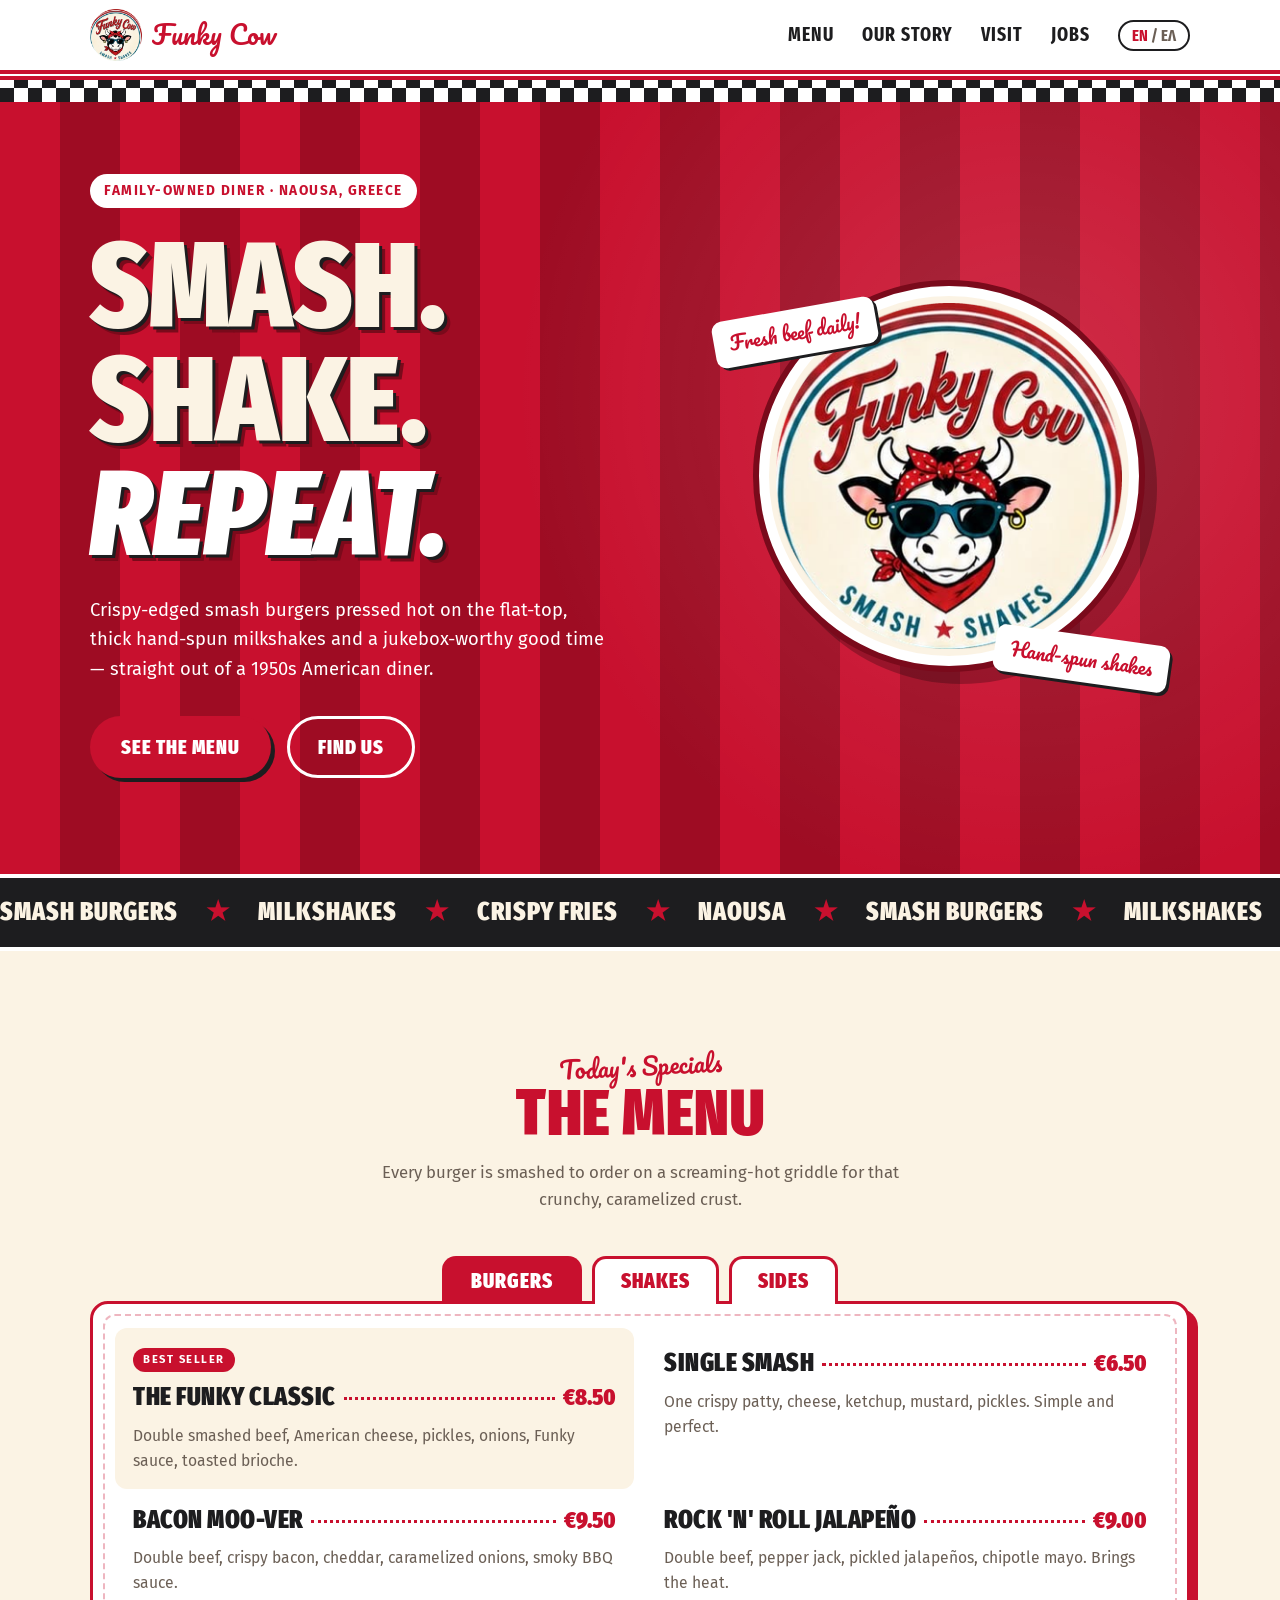
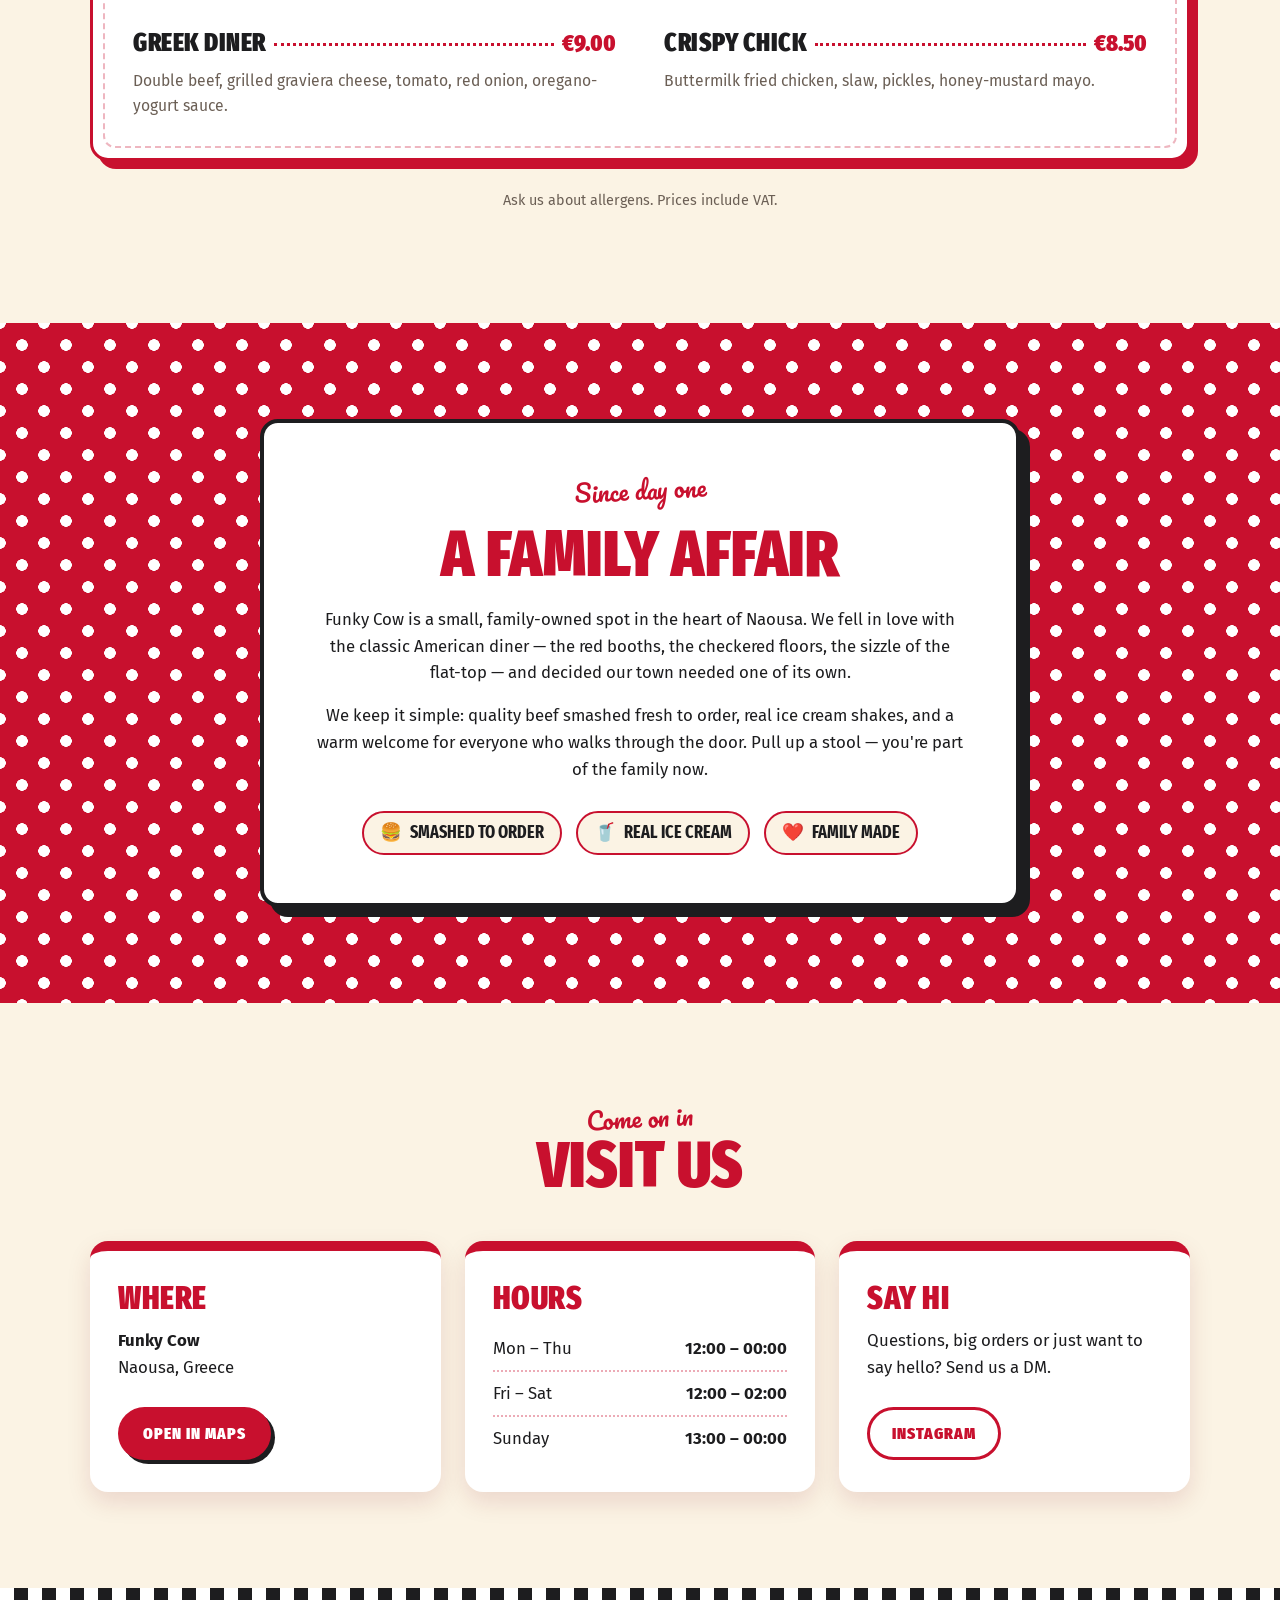
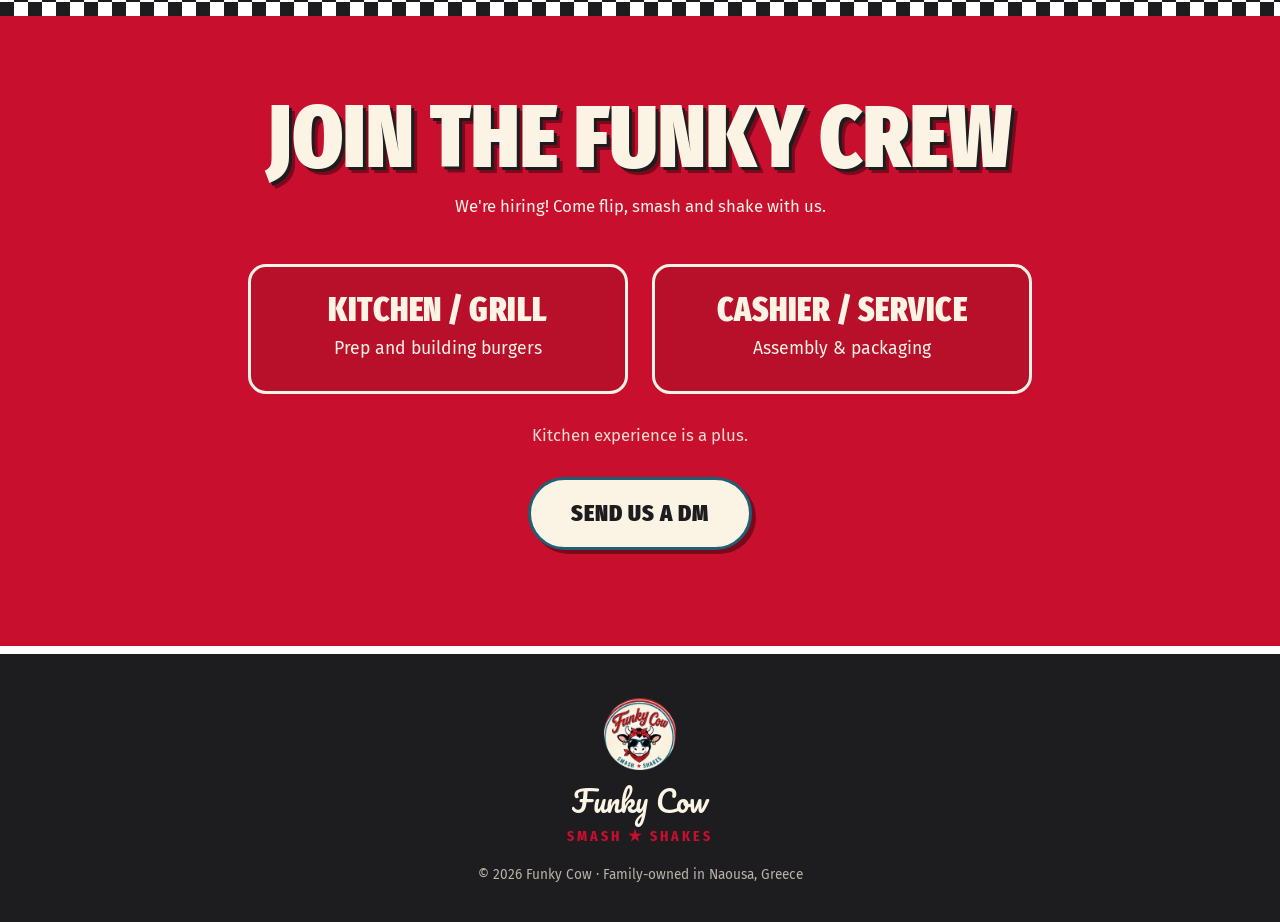
==== index.html @ 148dd967 "Add Funky Cow diner website Static site with American diner theme (red/white), menu tabs, family sto" ====
<!doctype html>
<html lang="en">
<head>
  <meta charset="utf-8">
  <meta name="viewport" content="width=device-width, initial-scale=1">
  <title>Funky Cow · Smash & Shakes · Naousa</title>
  <meta name="description" content="Funky Cow — a family-owned American diner in Naousa, Greece. Smash burgers, thick milkshakes and crispy fries.">
  <meta name="theme-color" content="#c8102e">
  <link rel="icon" type="image/png" href="assets/logo.png">
  <link rel="preconnect" href="https://fonts.googleapis.com">
  <link rel="preconnect" href="https://fonts.gstatic.com" crossorigin>
  <link href="https://fonts.googleapis.com/css2?family=Fira+Sans+Extra+Condensed:ital,wght@0,700;0,900;1,900&family=Fira+Sans:wght@400;500;700&family=Pacifico&display=swap" rel="stylesheet">
  <link rel="stylesheet" href="styles.css">
</head>
<body>

  <!-- ============ HEADER ============ -->
  <header class="site-header" id="top">
    <div class="container header-inner">
      <a href="#top" class="brand" aria-label="Funky Cow home">
        <img src="assets/logo.png" alt="" width="52" height="52">
        <span class="brand-name">Funky Cow</span>
      </a>

      <button class="nav-toggle" aria-expanded="false" aria-controls="site-nav" aria-label="Menu">
        <span></span><span></span><span></span>
      </button>

      <nav class="site-nav" id="site-nav">
        <a href="#menu" data-i18n="nav.menu">Menu</a>
        <a href="#story" data-i18n="nav.story">Our Story</a>
        <a href="#visit" data-i18n="nav.visit">Visit</a>
        <a href="#jobs" data-i18n="nav.jobs">Jobs</a>
        <button class="lang-toggle" type="button" aria-label="Switch language">
          <span data-lang="en">EN</span> / <span data-lang="el">ΕΛ</span>
        </button>
      </nav>
    </div>
  </header>

  <main>
    <!-- ============ HERO ============ -->
    <section class="hero">
      <div class="checker checker-top" aria-hidden="true"></div>
      <div class="container hero-inner">
        <div class="hero-copy">
          <p class="eyebrow" data-i18n="hero.eyebrow">Family-owned diner · Naousa, Greece</p>
          <h1 class="hero-title">
            <span data-i18n="hero.l1">Smash.</span>
            <span data-i18n="hero.l2">Shake.</span>
            <span class="accent" data-i18n="hero.l3">Repeat.</span>
          </h1>
          <p class="hero-lead" data-i18n="hero.lead">
            Crispy-edged smash burgers pressed hot on the flat-top, thick hand-spun milkshakes
            and a jukebox-worthy good time — straight out of a 1950s American diner.
          </p>
          <div class="hero-actions">
            <a href="#menu" class="btn btn-primary" data-i18n="hero.cta1">See the Menu</a>
            <a href="#visit" class="btn btn-ghost" data-i18n="hero.cta2">Find Us</a>
          </div>
        </div>
        <div class="hero-badge">
          <div class="badge-ring">
            <img src="assets/logo.png" alt="Funky Cow logo — a cow in sunglasses and a red polka-dot bandana" width="360" height="360">
          </div>
          <span class="sticker sticker-1" data-i18n="hero.sticker1">Fresh beef daily!</span>
          <span class="sticker sticker-2" data-i18n="hero.sticker2">Hand-spun shakes</span>
        </div>
      </div>
    </section>

    <!-- ============ MARQUEE ============ -->
    <div class="marquee" aria-hidden="true">
      <div class="marquee-track">
        <span>Smash Burgers</span><span>★</span><span>Milkshakes</span><span>★</span><span>Crispy Fries</span><span>★</span><span>Naousa</span><span>★</span>
        <span>Smash Burgers</span><span>★</span><span>Milkshakes</span><span>★</span><span>Crispy Fries</span><span>★</span><span>Naousa</span><span>★</span>
      </div>
    </div>

    <!-- ============ MENU ============ -->
    <section class="section menu" id="menu">
      <div class="container">
        <header class="section-head">
          <p class="script">Today's Specials</p>
          <h2 data-i18n="menu.title">The Menu</h2>
          <p class="section-sub" data-i18n="menu.sub">Every burger is smashed to order on a screaming-hot griddle for that crunchy, caramelized crust.</p>
        </header>

        <div class="tabs" role="tablist" aria-label="Menu categories">
          <button role="tab" aria-selected="true" aria-controls="tab-burgers" id="t-burgers" data-i18n="menu.tab1">Burgers</button>
          <button role="tab" aria-selected="false" aria-controls="tab-shakes" id="t-shakes" tabindex="-1" data-i18n="menu.tab2">Shakes</button>
          <button role="tab" aria-selected="false" aria-controls="tab-sides" id="t-sides" tabindex="-1" data-i18n="menu.tab3">Sides</button>
        </div>

        <div class="menu-board">
          <!-- Burgers -->
          <div class="menu-panel" id="tab-burgers" role="tabpanel" aria-labelledby="t-burgers">
            <article class="menu-item featured">
              <span class="tag" data-i18n="menu.best">Best seller</span>
              <div class="item-head"><h3>The Funky Classic</h3><span class="dots"></span><span class="price">€8.50</span></div>
              <p data-i18n="menu.b1">Double smashed beef, American cheese, pickles, onions, Funky sauce, toasted brioche.</p>
            </article>
            <article class="menu-item">
              <div class="item-head"><h3>Single Smash</h3><span class="dots"></span><span class="price">€6.50</span></div>
              <p data-i18n="menu.b2">One crispy patty, cheese, ketchup, mustard, pickles. Simple and perfect.</p>
            </article>
            <article class="menu-item">
              <div class="item-head"><h3>Bacon Moo-ver</h3><span class="dots"></span><span class="price">€9.50</span></div>
              <p data-i18n="menu.b3">Double beef, crispy bacon, cheddar, caramelized onions, smoky BBQ sauce.</p>
            </article>
            <article class="menu-item">
              <div class="item-head"><h3>Rock 'n' Roll Jalapeño</h3><span class="dots"></span><span class="price">€9.00</span></div>
              <p data-i18n="menu.b4">Double beef, pepper jack, pickled jalapeños, chipotle mayo. Brings the heat.</p>
            </article>
            <article class="menu-item">
              <div class="item-head"><h3>Greek Diner</h3><span class="dots"></span><span class="price">€9.00</span></div>
              <p data-i18n="menu.b5">Double beef, grilled graviera cheese, tomato, red onion, oregano-yogurt sauce.</p>
            </article>
            <article class="menu-item">
              <div class="item-head"><h3>Crispy Chick</h3><span class="dots"></span><span class="price">€8.50</span></div>
              <p data-i18n="menu.b6">Buttermilk fried chicken, slaw, pickles, honey-mustard mayo.</p>
            </article>
          </div>

          <!-- Shakes -->
          <div class="menu-panel" id="tab-shakes" role="tabpanel" aria-labelledby="t-shakes" hidden>
            <article class="menu-item featured">
              <span class="tag" data-i18n="menu.fav">Fan favorite</span>
              <div class="item-head"><h3>Strawberry Cow</h3><span class="dots"></span><span class="price">€5.50</span></div>
              <p data-i18n="menu.s1">Real strawberries, vanilla ice cream, whipped cream and a cherry on top.</p>
            </article>
            <article class="menu-item">
              <div class="item-head"><h3>Classic Vanilla</h3><span class="dots"></span><span class="price">€5.00</span></div>
              <p data-i18n="menu.s2">Thick, creamy, old-school vanilla bean.</p>
            </article>
            <article class="menu-item">
              <div class="item-head"><h3>Triple Chocolate</h3><span class="dots"></span><span class="price">€5.50</span></div>
              <p data-i18n="menu.s3">Chocolate ice cream, fudge swirl, chocolate chunks.</p>
            </article>
            <article class="menu-item">
              <div class="item-head"><h3>Cookies & Cream</h3><span class="dots"></span><span class="price">€5.50</span></div>
              <p data-i18n="menu.s4">Crushed cookies blended into vanilla, extra crumbs on top.</p>
            </article>
            <article class="menu-item">
              <div class="item-head"><h3>Salted Caramel Pretzel</h3><span class="dots"></span><span class="price">€6.00</span></div>
              <p data-i18n="menu.s5">Caramel ice cream, sea salt, crunchy pretzel pieces.</p>
            </article>
            <article class="menu-item">
              <div class="item-head"><h3>Pistachio Dream</h3><span class="dots"></span><span class="price">€6.00</span></div>
              <p data-i18n="menu.s6">Aegina pistachio cream, vanilla, crushed pistachios.</p>
            </article>
          </div>

          <!-- Sides -->
          <div class="menu-panel" id="tab-sides" role="tabpanel" aria-labelledby="t-sides" hidden>
            <article class="menu-item featured">
              <span class="tag" data-i18n="menu.must">Must try</span>
              <div class="item-head"><h3>Funky Fries</h3><span class="dots"></span><span class="price">€4.50</span></div>
              <p data-i18n="menu.f1">Loaded with cheese sauce, crispy onions and Funky sauce.</p>
            </article>
            <article class="menu-item">
              <div class="item-head"><h3>Classic Fries</h3><span class="dots"></span><span class="price">€3.00</span></div>
              <p data-i18n="menu.f2">Golden, crispy, salted just right.</p>
            </article>
            <article class="menu-item">
              <div class="item-head"><h3>Onion Rings</h3><span class="dots"></span><span class="price">€4.00</span></div>
              <p data-i18n="menu.f3">Beer-battered and served with ranch.</p>
            </article>
            <article class="menu-item">
              <div class="item-head"><h3>Nuggets (6)</h3><span class="dots"></span><span class="price">€4.50</span></div>
              <p data-i18n="menu.f4">Crispy chicken bites with your choice of dip.</p>
            </article>
            <article class="menu-item">
              <div class="item-head"><h3>Soft Drinks</h3><span class="dots"></span><span class="price">€2.00</span></div>
              <p data-i18n="menu.f5">Cola, lemonade, orange soda or water.</p>
            </article>
            <article class="menu-item">
              <div class="item-head"><h3 data-i18n="menu.combo">Make it a Combo</h3><span class="dots"></span><span class="price">+€4.00</span></div>
              <p data-i18n="menu.f6">Add classic fries and a soft drink to any burger.</p>
            </article>
          </div>
        </div>
        <p class="menu-note" data-i18n="menu.note">Ask us about allergens. Prices include VAT.</p>
      </div>
    </section>

    <!-- ============ STORY ============ -->
    <section class="section story" id="story">
      <div class="container story-inner">
        <div class="story-card">
          <p class="script">Since day one</p>
          <h2 data-i18n="story.title">A Family Affair</h2>
          <p data-i18n="story.p1">
            Funky Cow is a small, family-owned spot in the heart of Naousa. We fell in love with
            the classic American diner — the red booths, the checkered floors, the sizzle of the
            flat-top — and decided our town needed one of its own.
          </p>
          <p data-i18n="story.p2">
            We keep it simple: quality beef smashed fresh to order, real ice cream shakes, and a
            warm welcome for everyone who walks through the door. Pull up a stool — you're part
            of the family now.
          </p>
          <ul class="features">
            <li><span class="icon" aria-hidden="true">🍔</span><span data-i18n="story.f1">Smashed to order</span></li>
            <li><span class="icon" aria-hidden="true">🥤</span><span data-i18n="story.f2">Real ice cream</span></li>
            <li><span class="icon" aria-hidden="true">❤️</span><span data-i18n="story.f3">Family made</span></li>
          </ul>
        </div>
      </div>
    </section>

    <!-- ============ VISIT ============ -->
    <section class="section visit" id="visit">
      <div class="container">
        <header class="section-head">
          <p class="script">Come on in</p>
          <h2 data-i18n="visit.title">Visit Us</h2>
        </header>
        <div class="visit-grid">
          <div class="visit-card">
            <h3 data-i18n="visit.where">Where</h3>
            <p><strong>Funky Cow</strong><br><span data-i18n="visit.addr">Naousa, Greece</span></p>
            <a class="btn btn-primary" href="https://www.google.com/maps/search/?api=1&query=Funky+Cow+Naousa+Greece" target="_blank" rel="noopener" data-i18n="visit.map">Open in Maps</a>
          </div>
          <div class="visit-card">
            <h3 data-i18n="visit.hours">Hours</h3>
            <ul class="hours">
              <li><span data-i18n="visit.d1">Mon – Thu</span><span>12:00 – 00:00</span></li>
              <li><span data-i18n="visit.d2">Fri – Sat</span><span>12:00 – 02:00</span></li>
              <li><span data-i18n="visit.d3">Sunday</span><span>13:00 – 00:00</span></li>
            </ul>
          </div>
          <div class="visit-card">
            <h3 data-i18n="visit.say">Say hi</h3>
            <p data-i18n="visit.dm">Questions, big orders or just want to say hello? Send us a DM.</p>
            <a class="btn btn-ghost-dark" href="https://instagram.com/" target="_blank" rel="noopener">Instagram</a>
          </div>
        </div>
      </div>
    </section>

    <!-- ============ JOBS ============ -->
    <section class="section jobs" id="jobs">
      <div class="checker checker-top" aria-hidden="true"></div>
      <div class="container">
        <header class="section-head light">
          <h2 class="jobs-title" data-i18n="jobs.title">Join the Funky Crew</h2>
          <p class="section-sub" data-i18n="jobs.sub">We're hiring! Come flip, smash and shake with us.</p>
        </header>
        <div class="jobs-grid">
          <div class="job-card">
            <h3 data-i18n="jobs.r1">Kitchen / Grill</h3>
            <p data-i18n="jobs.r1d">Prep and building burgers</p>
          </div>
          <div class="job-card">
            <h3 data-i18n="jobs.r2">Cashier / Service</h3>
            <p data-i18n="jobs.r2d">Assembly & packaging</p>
          </div>
        </div>
        <p class="jobs-note" data-i18n="jobs.note">Kitchen experience is a plus.</p>
        <div class="jobs-cta">
          <a class="btn btn-cream" href="https://instagram.com/" target="_blank" rel="noopener" data-i18n="jobs.cta">Send us a DM</a>
        </div>
      </div>
    </section>
  </main>

  <!-- ============ FOOTER ============ -->
  <footer class="site-footer">
    <div class="container footer-inner">
      <img src="assets/logo.png" alt="" width="72" height="72">
      <p class="footer-brand">Funky Cow <span>Smash ★ Shakes</span></p>
      <p class="footer-small">© <span id="year">2026</span> Funky Cow · <span data-i18n="footer.made">Family-owned in Naousa, Greece</span></p>
    </div>
  </footer>

  <script src="script.js"></script>
</body>
</html>
---- styles.css ----
/* =========================================================
   Funky Cow — American diner theme (red & white)
   ========================================================= */

:root {
  --red: #c8102e;
  --red-dark: #9e0c23;
  --red-deep: #7a0a1b;
  --cream: #fbf3e4;
  --white: #ffffff;
  --ink: #1d1d1f;
  --teal: #1f5f73;          /* accent from the logo ring */
  --muted: #6b5f55;

  --font-display: "Fira Sans Extra Condensed", "Arial Narrow", sans-serif;
  --font-body: "Fira Sans", system-ui, sans-serif;
  --font-script: "Pacifico", cursive;

  --radius: 18px;
  --shadow-3d: 4px 4px 0 var(--red-deep);
  --maxw: 1140px;
}

*, *::before, *::after { box-sizing: border-box; }

html { scroll-behavior: smooth; scroll-padding-top: 80px; }

body {
  margin: 0;
  font-family: var(--font-body);
  font-size: 1.05rem;
  line-height: 1.6;
  color: var(--ink);
  background: var(--cream);
  -webkit-font-smoothing: antialiased;
}

img { max-width: 100%; display: block; }
a { color: inherit; }

.container {
  width: 100%;
  max-width: var(--maxw);
  margin: 0 auto;
  padding: 0 20px;
}

/* ---------- Shared bits ---------- */

.checker {
  height: 28px;
  background-color: var(--white);
  background-image:
    linear-gradient(45deg, var(--ink) 25%, transparent 25%, transparent 75%, var(--ink) 75%),
    linear-gradient(45deg, var(--ink) 25%, transparent 25%, transparent 75%, var(--ink) 75%);
  background-size: 28px 28px;
  background-position: 0 0, 14px 14px;
}

.script {
  font-family: var(--font-script);
  color: var(--red);
  font-size: 1.5rem;
  margin: 0 0 -6px;
  transform: rotate(-3deg);
  display: inline-block;
}

h1, h2, h3 {
  font-family: var(--font-display);
  font-weight: 900;
  text-transform: uppercase;
  letter-spacing: 0.5px;
  line-height: 0.95;
  margin: 0;
}

h2 { font-size: clamp(2.6rem, 6vw, 4rem); color: var(--red); }

.section { padding: 96px 0; position: relative; }

.section-head { text-align: center; margin-bottom: 44px; }
.section-sub { max-width: 560px; margin: 14px auto 0; color: var(--muted); }
.section-head.light h2, .section-head.light .section-sub { color: var(--cream); }

.btn {
  display: inline-block;
  font-family: var(--font-display);
  font-weight: 900;
  font-size: 1.25rem;
  text-transform: uppercase;
  letter-spacing: 1px;
  text-decoration: none;
  padding: 12px 28px;
  border-radius: 999px;
  border: 3px solid transparent;
  cursor: pointer;
  transition: transform .15s ease, box-shadow .15s ease, background .15s ease;
}
.btn:hover { transform: translate(-2px, -2px); }
.btn:active { transform: translate(2px, 2px); box-shadow: none; }

.btn-primary { background: var(--red); color: var(--white); box-shadow: 4px 4px 0 var(--ink); }
.btn-primary:hover { box-shadow: 6px 6px 0 var(--ink); }

.btn-ghost { background: transparent; color: var(--white); border-color: var(--white); }
.btn-ghost:hover { background: var(--white); color: var(--red); }

.btn-ghost-dark { background: transparent; color: var(--red); border-color: var(--red); }
.btn-ghost-dark:hover { background: var(--red); color: var(--white); }

.btn-cream { background: var(--cream); color: var(--ink); border-color: var(--teal); box-shadow: 4px 4px 0 var(--red-deep); font-size: 1.5rem; padding: 14px 40px; }
.btn-cream:hover { box-shadow: 6px 6px 0 var(--red-deep); }

:focus-visible { outline: 3px dashed var(--teal); outline-offset: 3px; }

/* ---------- Header ---------- */

.site-header {
  position: sticky;
  top: 0;
  z-index: 50;
  background: var(--white);
  border-bottom: 4px solid var(--red);
  box-shadow: 0 2px 0 var(--white), 0 6px 0 var(--red);
}
.header-inner { display: flex; align-items: center; justify-content: space-between; height: 70px; }

.brand { display: flex; align-items: center; gap: 10px; text-decoration: none; }
.brand img { width: 52px; height: 52px; }
.brand-name { font-family: var(--font-script); color: var(--red); font-size: 1.6rem; line-height: 1; }

.site-nav { display: flex; align-items: center; gap: 28px; }
.site-nav a {
  font-family: var(--font-display);
  font-weight: 700;
  font-size: 1.2rem;
  text-transform: uppercase;
  letter-spacing: 1px;
  text-decoration: none;
  position: relative;
}
.site-nav a::after {
  content: "";
  position: absolute; left: 0; right: 0; bottom: -4px;
  height: 3px; background: var(--red);
  transform: scaleX(0); transition: transform .2s ease;
}
.site-nav a:hover::after { transform: scaleX(1); }

.lang-toggle {
  font-family: var(--font-display);
  font-weight: 700;
  font-size: 1rem;
  border: 2px solid var(--ink);
  background: var(--white);
  border-radius: 999px;
  padding: 4px 12px;
  cursor: pointer;
  color: var(--muted);
}
.lang-toggle [data-lang].active { color: var(--red); }

.nav-toggle { display: none; background: none; border: 0; padding: 8px; cursor: pointer; }
.nav-toggle span { display: block; width: 26px; height: 3px; background: var(--red); margin: 5px 0; border-radius: 2px; transition: transform .2s, opacity .2s; }

/* ---------- Hero ---------- */

.hero {
  background:
    radial-gradient(circle at 80% 40%, rgba(255,255,255,.12), transparent 45%),
    repeating-linear-gradient(90deg, var(--red) 0 60px, var(--red-dark) 60px 120px);
  color: var(--white);
  overflow: hidden;
}
.hero-inner {
  display: grid;
  grid-template-columns: 1.2fr 1fr;
  align-items: center;
  gap: 40px;
  padding-top: 72px;
  padding-bottom: 96px;
}
.eyebrow {
  display: inline-block;
  background: var(--white);
  color: var(--red);
  font-weight: 700;
  text-transform: uppercase;
  letter-spacing: 1.5px;
  font-size: .85rem;
  padding: 6px 14px;
  border-radius: 999px;
  margin: 0 0 22px;
}
.hero-title {
  font-size: clamp(3.8rem, 10vw, 7.5rem);
  color: var(--cream);
  text-shadow: 3px 3px 0 var(--ink), 6px 6px 0 var(--red-deep);
}
.hero-title span { display: block; }
.hero-title .accent { font-style: italic; color: var(--white); }
.hero-lead { font-size: 1.15rem; max-width: 520px; margin: 24px 0 32px; }
.hero-actions { display: flex; flex-wrap: wrap; gap: 16px; }

.hero-badge { position: relative; justify-self: center; }
.badge-ring {
  width: min(380px, 80vw);
  aspect-ratio: 1;
  border-radius: 50%;
  background: var(--cream);
  border: 10px solid var(--white);
  box-shadow: 0 0 0 6px var(--red-deep), 12px 12px 0 6px rgba(0,0,0,.25);
  display: grid;
  place-items: center;
  animation: bob 5s ease-in-out infinite;
}
.badge-ring img { width: 96%; height: auto; }

.sticker {
  position: absolute;
  font-family: var(--font-script);
  font-size: 1.2rem;
  background: var(--white);
  color: var(--red);
  padding: 8px 16px;
  border-radius: 10px;
  box-shadow: 3px 3px 0 var(--ink);
  white-space: nowrap;
}
.sticker-1 { top: 6%; left: -12%; transform: rotate(-10deg); }
.sticker-2 { bottom: -4%; right: -8%; transform: rotate(8deg); }

@keyframes bob {
  0%, 100% { transform: translateY(0) rotate(-2deg); }
  50% { transform: translateY(-10px) rotate(2deg); }
}

/* ---------- Marquee ---------- */

.marquee {
  background: var(--ink);
  color: var(--cream);
  overflow: hidden;
  border-top: 4px solid var(--white);
  border-bottom: 4px solid var(--white);
}
.marquee-track {
  display: flex;
  gap: 28px;
  width: max-content;
  padding: 14px 0;
  font-family: var(--font-display);
  font-weight: 900;
  font-size: 1.6rem;
  text-transform: uppercase;
  letter-spacing: 1px;
  animation: scroll 28s linear infinite;
}
.marquee-track span:nth-child(even) { color: var(--red); }
@keyframes scroll { to { transform: translateX(-50%); } }

/* ---------- Menu ---------- */

.menu { background: var(--cream); }

.tabs {
  display: flex;
  justify-content: center;
  gap: 10px;
  margin-bottom: -3px;
  position: relative;
  z-index: 1;
}
.tabs button {
  font-family: var(--font-display);
  font-weight: 900;
  font-size: 1.3rem;
  text-transform: uppercase;
  letter-spacing: 1px;
  padding: 10px 26px;
  border: 3px solid var(--red);
  border-bottom: 0;
  border-radius: 14px 14px 0 0;
  background: var(--white);
  color: var(--red);
  cursor: pointer;
}
.tabs button[aria-selected="true"] { background: var(--red); color: var(--white); }

.menu-board {
  background: var(--white);
  border: 3px solid var(--red);
  border-radius: var(--radius);
  padding: 40px;
  box-shadow: 8px 8px 0 var(--red);
  position: relative;
}
.menu-board::before {
  content: "";
  position: absolute; inset: 10px;
  border: 2px dashed rgba(200,16,46,.3);
  border-radius: 12px;
  pointer-events: none;
}
.menu-panel {
  display: grid;
  grid-template-columns: repeat(2, 1fr);
  gap: 28px 48px;
}
.menu-panel[hidden] { display: none; }

.menu-item { position: relative; }
.menu-item.featured { background: var(--cream); border-radius: 12px; padding: 16px 18px; margin: -16px -18px; }
.item-head { display: flex; align-items: baseline; gap: 8px; }
.item-head h3 { font-size: 1.6rem; color: var(--ink); }
.dots { flex: 1; border-bottom: 3px dotted var(--red); transform: translateY(-5px); min-width: 20px; }
.price {
  font-family: var(--font-display);
  font-weight: 900;
  font-size: 1.5rem;
  color: var(--red);
}
.menu-item p { margin: 6px 0 0; color: var(--muted); font-size: .98rem; }
.tag {
  display: inline-block;
  background: var(--red);
  color: var(--white);
  font-size: .7rem;
  font-weight: 700;
  text-transform: uppercase;
  letter-spacing: 1.5px;
  padding: 3px 10px;
  border-radius: 999px;
  margin-bottom: 6px;
}
.menu-note { text-align: center; color: var(--muted); font-size: .9rem; margin-top: 28px; }

/* ---------- Story ---------- */

.story {
  background-color: var(--red);
  background-image:
    radial-gradient(var(--white) 18%, transparent 19%),
    radial-gradient(var(--white) 18%, transparent 19%);
  background-size: 44px 44px;
  background-position: 0 0, 22px 22px;
}
.story-inner { display: flex; justify-content: center; }
.story-card {
  background: var(--white);
  max-width: 760px;
  padding: 48px 52px;
  border-radius: var(--radius);
  border: 4px solid var(--ink);
  box-shadow: 10px 10px 0 var(--ink);
  text-align: center;
}
.story-card h2 { margin-bottom: 20px; }
.story-card p { margin: 0 0 16px; }
.features {
  list-style: none;
  padding: 0;
  margin: 28px 0 0;
  display: flex;
  justify-content: center;
  flex-wrap: wrap;
  gap: 14px;
}
.features li {
  display: flex; align-items: center; gap: 8px;
  font-family: var(--font-display);
  font-weight: 700;
  text-transform: uppercase;
  font-size: 1.1rem;
  background: var(--cream);
  border: 2px solid var(--red);
  border-radius: 999px;
  padding: 6px 16px;
}

/* ---------- Visit ---------- */

.visit { background: var(--cream); }
.visit-grid { display: grid; grid-template-columns: repeat(3, 1fr); gap: 24px; }
.visit-card {
  background: var(--white);
  border-radius: var(--radius);
  border-top: 10px solid var(--red);
  padding: 32px 28px;
  box-shadow: 0 10px 24px rgba(122,10,27,.12);
  display: flex; flex-direction: column; align-items: flex-start; gap: 14px;
}
.visit-card h3 { font-size: 2rem; color: var(--red); }
.visit-card p { margin: 0; }
.visit-card .btn { margin-top: auto; font-size: 1.05rem; padding: 10px 22px; }
.hours { list-style: none; padding: 0; margin: 0; width: 100%; }
.hours li { display: flex; justify-content: space-between; padding: 8px 0; border-bottom: 2px dotted rgba(200,16,46,.35); }
.hours li:last-child { border-bottom: 0; }
.hours li span:last-child { font-weight: 700; }

/* ---------- Jobs ---------- */

.jobs {
  background: var(--red);
  color: var(--cream);
  padding-top: 0;
  text-align: center;
}
.jobs .container { padding-top: 80px; }
.jobs-title {
  font-size: clamp(3rem, 8vw, 5.5rem);
  text-shadow: 3px 3px 0 var(--ink), 6px 6px 0 var(--red-deep);
}
.jobs-grid {
  display: grid;
  grid-template-columns: repeat(2, minmax(0, 380px));
  justify-content: center;
  gap: 24px;
}
.job-card {
  border: 3px solid var(--cream);
  border-radius: var(--radius);
  padding: 28px;
  background: rgba(0,0,0,.08);
}
.job-card h3 { font-size: 2.1rem; color: var(--cream); }
.job-card p { margin: 8px 0 0; font-size: 1.1rem; }
.jobs-note { margin: 28px 0; opacity: .9; }

/* ---------- Footer ---------- */

.site-footer {
  background: var(--ink);
  color: var(--cream);
  padding: 44px 0 36px;
  border-top: 8px solid var(--white);
}
.footer-inner { display: flex; flex-direction: column; align-items: center; text-align: center; gap: 8px; }
.footer-inner img { width: 72px; height: 72px; }
.footer-brand { font-family: var(--font-script); font-size: 1.8rem; margin: 0; }
.footer-brand span {
  display: block;
  font-family: var(--font-display);
  font-weight: 700;
  font-size: .95rem;
  letter-spacing: 3px;
  text-transform: uppercase;
  color: var(--red);
}
.footer-small { margin: 8px 0 0; font-size: .85rem; opacity: .7; }

/* ---------- Responsive ---------- */

@media (max-width: 900px) {
  .hero-inner { grid-template-columns: 1fr; text-align: center; padding-top: 48px; }
  .hero-lead { margin-left: auto; margin-right: auto; }
  .hero-actions { justify-content: center; }
  .hero-badge { order: -1; }
  .sticker-1 { left: -4%; }
  .sticker-2 { right: -4%; }
  .visit-grid { grid-template-columns: 1fr; }
  .menu-panel { grid-template-columns: 1fr; }
}

@media (max-width: 760px) {
  .nav-toggle { display: block; }
  .site-nav {
    position: absolute;
    top: 100%; left: 0; right: 0;
    flex-direction: column;
    gap: 18px;
    padding: 24px 20px 28px;
    background: var(--white);
    border-bottom: 4px solid var(--red);
    display: none;
  }
  .site-nav.open { display: flex; }
  .nav-toggle[aria-expanded="true"] span:nth-child(1) { transform: translateY(8px) rotate(45deg); }
  .nav-toggle[aria-expanded="true"] span:nth-child(2) { opacity: 0; }
  .nav-toggle[aria-expanded="true"] span:nth-child(3) { transform: translateY(-8px) rotate(-45deg); }

  .section { padding: 72px 0; }
  .menu-board { padding: 28px 20px; }
  .tabs button { font-size: 1.05rem; padding: 8px 14px; }
  .story-card { padding: 36px 24px; }
  .jobs-grid { grid-template-columns: 1fr; }
  .sticker { font-size: 1rem; }
}

@media (prefers-reduced-motion: reduce) {
  html { scroll-behavior: auto; }
  .badge-ring, .marquee-track { animation: none; }
}
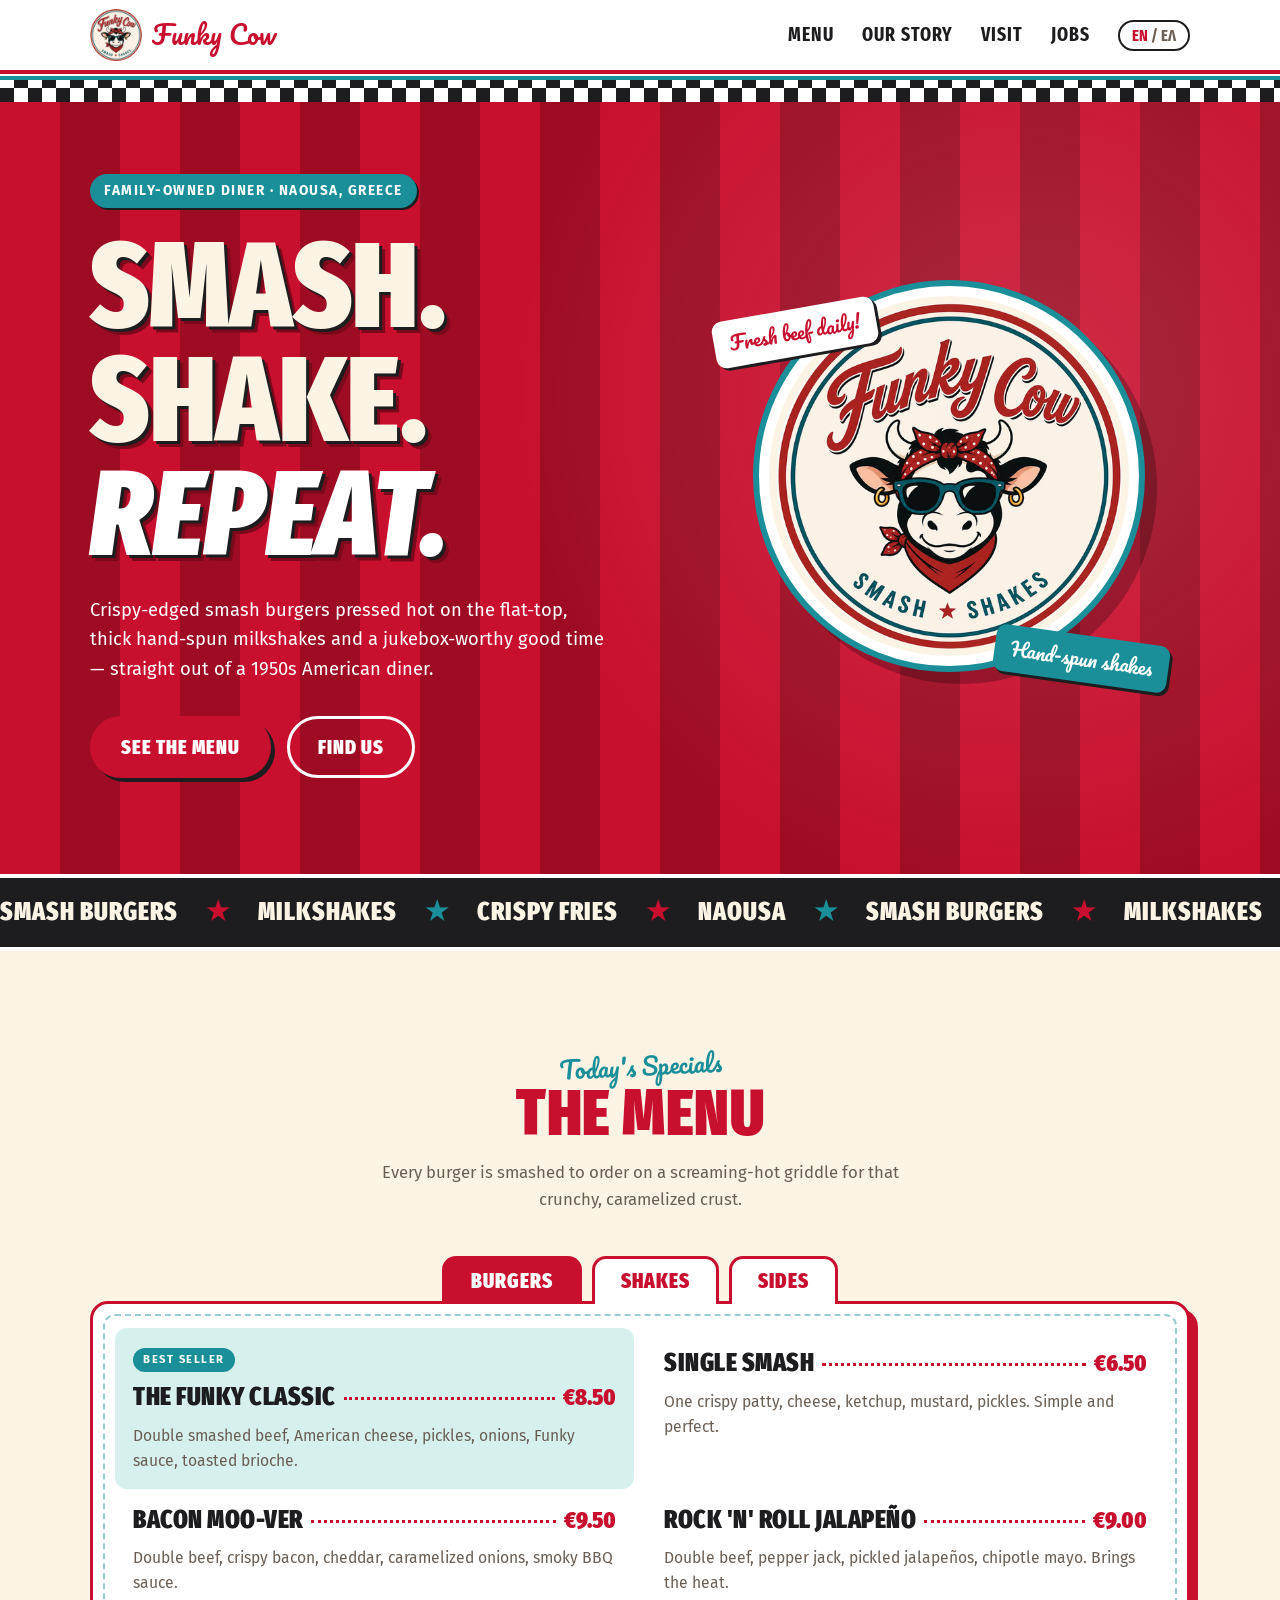
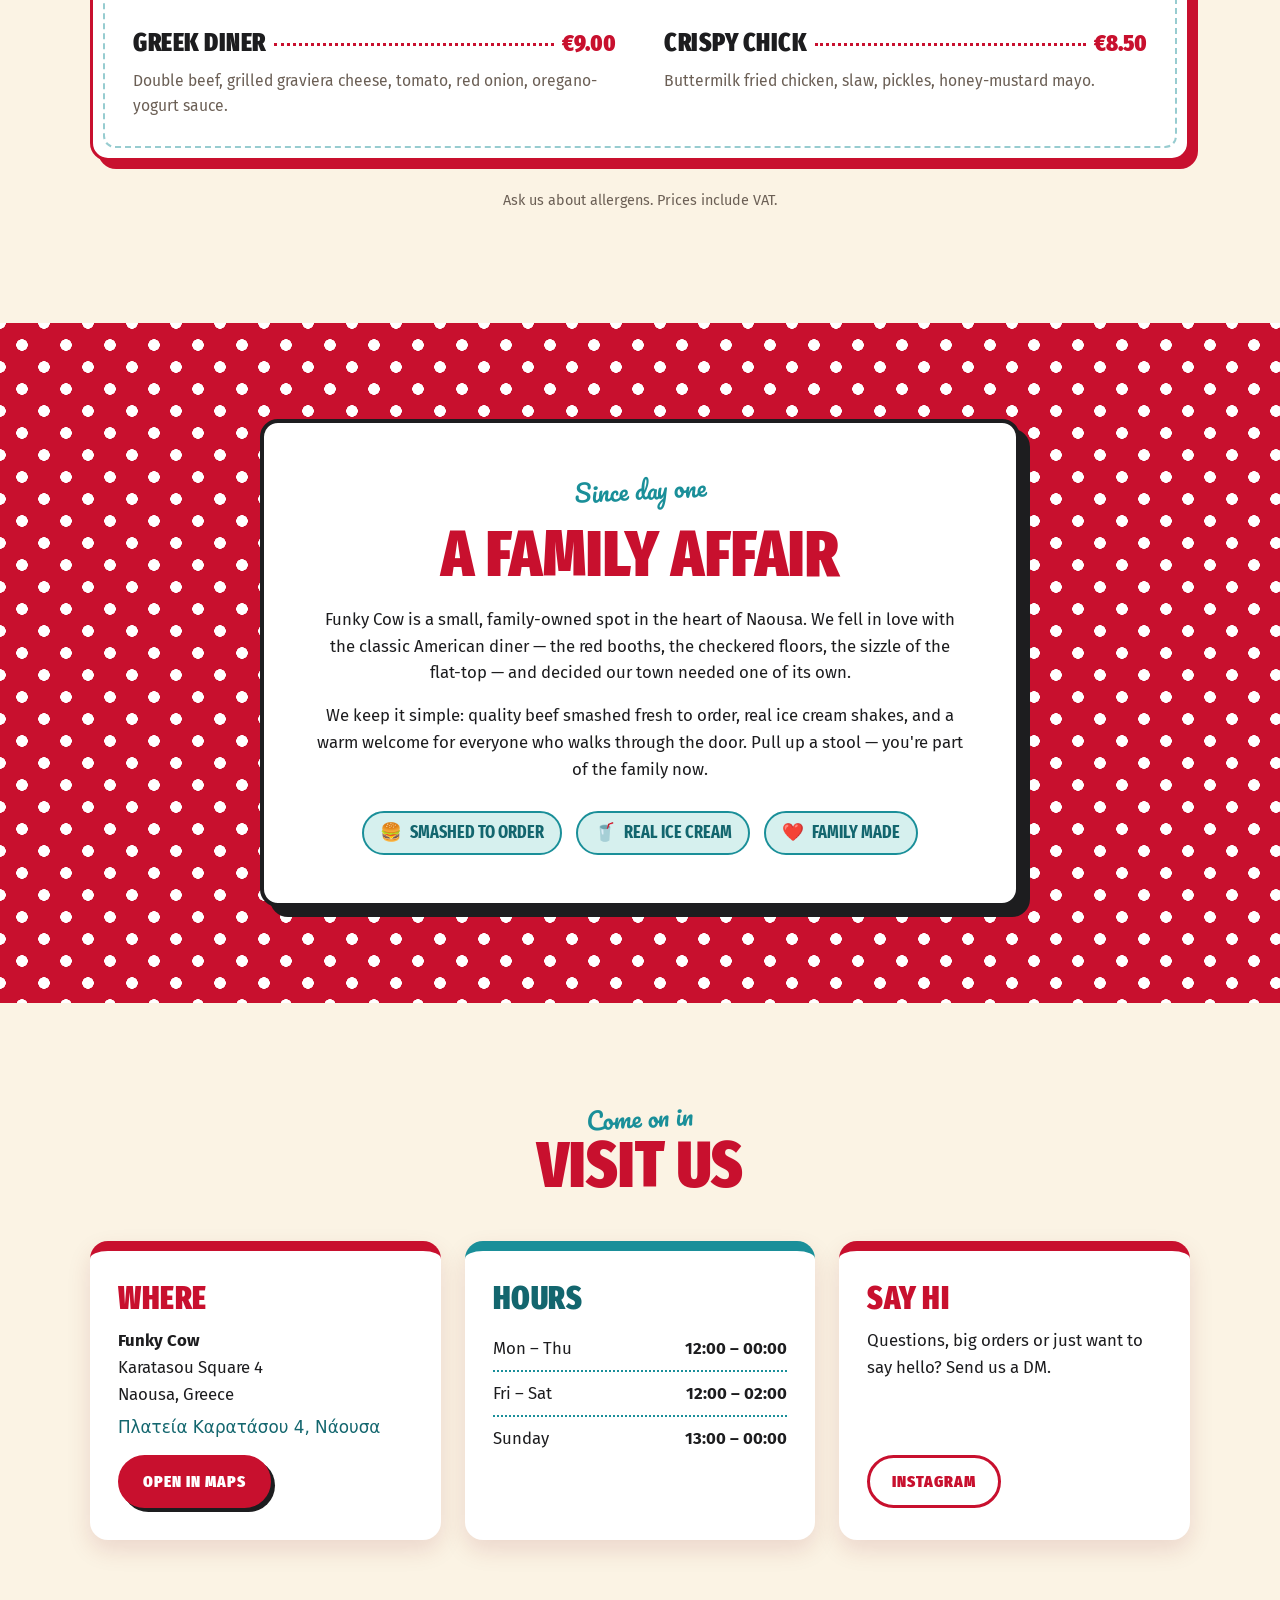
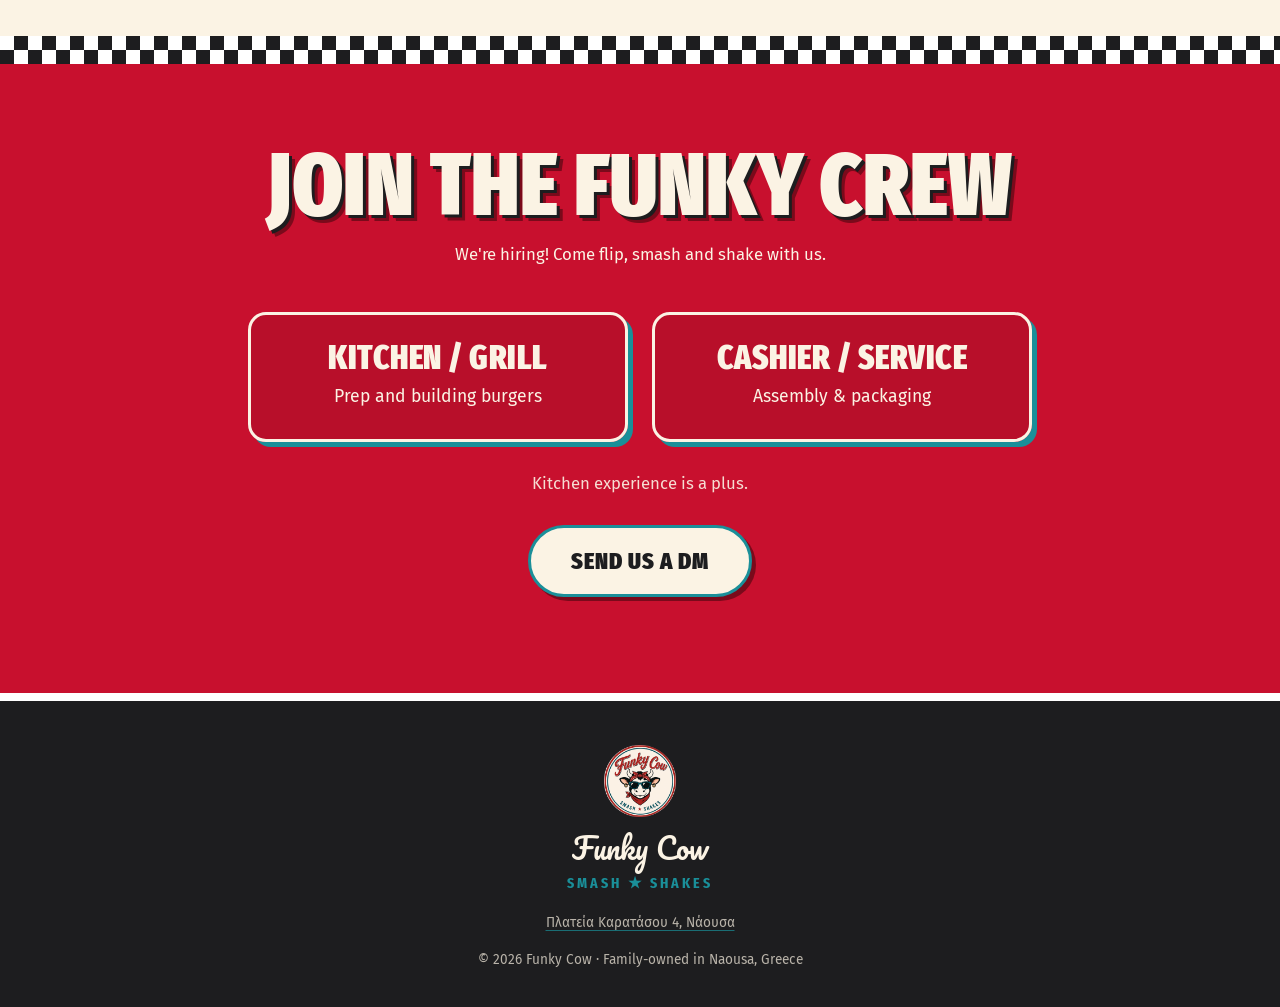
==== commit d036abe4: "Use official logo, add turquoise accents and shop address - Replace flyer crop with the official log" ====
--- a/index.html
+++ b/index.html
@@ -6,7 +6,7 @@
   <title>Funky Cow · Smash & Shakes · Naousa</title>
   <meta name="description" content="Funky Cow — a family-owned American diner in Naousa, Greece. Smash burgers, thick milkshakes and crispy fries.">
   <meta name="theme-color" content="#c8102e">
-  <link rel="icon" type="image/png" href="assets/logo.png">
+  <link rel="icon" type="image/png" href="assets/favicon.png">
   <link rel="preconnect" href="https://fonts.googleapis.com">
   <link rel="preconnect" href="https://fonts.gstatic.com" crossorigin>
   <link href="https://fonts.googleapis.com/css2?family=Fira+Sans+Extra+Condensed:ital,wght@0,700;0,900;1,900&family=Fira+Sans:wght@400;500;700&family=Pacifico&display=swap" rel="stylesheet">
@@ -219,8 +219,8 @@
         <div class="visit-grid">
           <div class="visit-card">
             <h3 data-i18n="visit.where">Where</h3>
-            <p><strong>Funky Cow</strong><br><span data-i18n="visit.addr">Naousa, Greece</span></p>
-            <a class="btn btn-primary" href="https://www.google.com/maps/search/?api=1&query=Funky+Cow+Naousa+Greece" target="_blank" rel="noopener" data-i18n="visit.map">Open in Maps</a>
+            <address class="addr"><strong>Funky Cow</strong><br><span data-i18n="visit.addr1">Karatasou Square 4</span><br><span data-i18n="visit.addr2">Naousa, Greece</span><br><span class="addr-gr" lang="el">Πλατεία Καρατάσου 4, Νάουσα</span></address>
+            <a class="btn btn-primary" href="https://maps.app.goo.gl/72A8ocLNgqfZgDWR8" target="_blank" rel="noopener" data-i18n="visit.map">Open in Maps</a>
           </div>
           <div class="visit-card">
             <h3 data-i18n="visit.hours">Hours</h3>
@@ -270,6 +270,7 @@
     <div class="container footer-inner">
       <img src="assets/logo.png" alt="" width="72" height="72">
       <p class="footer-brand">Funky Cow <span>Smash ★ Shakes</span></p>
+      <p class="footer-small"><a href="https://maps.app.goo.gl/72A8ocLNgqfZgDWR8" target="_blank" rel="noopener">Πλατεία Καρατάσου 4, Νάουσα</a></p>
       <p class="footer-small">© <span id="year">2026</span> Funky Cow · <span data-i18n="footer.made">Family-owned in Naousa, Greece</span></p>
     </div>
   </footer>
--- a/styles.css
+++ b/styles.css
@@ -9,7 +9,9 @@
   --cream: #fbf3e4;
   --white: #ffffff;
   --ink: #1d1d1f;
-  --teal: #1f5f73;          /* accent from the logo ring */
+  --turq: #1a8f99;          /* turquoise from the logo ring & sunglasses */
+  --turq-dark: #13666e;
+  --turq-soft: #d6f0ee;
   --muted: #6b5f55;
 
   --font-display: "Fira Sans Extra Condensed", "Arial Narrow", sans-serif;
@@ -59,7 +61,7 @@
 
 .script {
   font-family: var(--font-script);
-  color: var(--red);
+  color: var(--turq);
   font-size: 1.5rem;
   margin: 0 0 -6px;
   transform: rotate(-3deg);
@@ -109,10 +111,10 @@
 .btn-ghost-dark { background: transparent; color: var(--red); border-color: var(--red); }
 .btn-ghost-dark:hover { background: var(--red); color: var(--white); }
 
-.btn-cream { background: var(--cream); color: var(--ink); border-color: var(--teal); box-shadow: 4px 4px 0 var(--red-deep); font-size: 1.5rem; padding: 14px 40px; }
+.btn-cream { background: var(--cream); color: var(--ink); border-color: var(--turq); box-shadow: 4px 4px 0 var(--red-deep); font-size: 1.5rem; padding: 14px 40px; }
 .btn-cream:hover { box-shadow: 6px 6px 0 var(--red-deep); }
 
-:focus-visible { outline: 3px dashed var(--teal); outline-offset: 3px; }
+:focus-visible { outline: 3px dashed var(--turq); outline-offset: 3px; }
 
 /* ---------- Header ---------- */
 
@@ -122,7 +124,7 @@
   z-index: 50;
   background: var(--white);
   border-bottom: 4px solid var(--red);
-  box-shadow: 0 2px 0 var(--white), 0 6px 0 var(--red);
+  box-shadow: 0 2px 0 var(--white), 0 6px 0 var(--turq);
 }
 .header-inner { display: flex; align-items: center; justify-content: space-between; height: 70px; }
 
@@ -183,9 +185,10 @@
 }
 .eyebrow {
   display: inline-block;
-  background: var(--white);
-  color: var(--red);
+  background: var(--turq);
+  color: var(--white);
   font-weight: 700;
+  box-shadow: 2px 2px 0 var(--ink);
   text-transform: uppercase;
   letter-spacing: 1.5px;
   font-size: .85rem;
@@ -210,7 +213,7 @@
   border-radius: 50%;
   background: var(--cream);
   border: 10px solid var(--white);
-  box-shadow: 0 0 0 6px var(--red-deep), 12px 12px 0 6px rgba(0,0,0,.25);
+  box-shadow: 0 0 0 6px var(--turq), 12px 12px 0 6px rgba(0,0,0,.25);
   display: grid;
   place-items: center;
   animation: bob 5s ease-in-out infinite;
@@ -229,7 +232,7 @@
   white-space: nowrap;
 }
 .sticker-1 { top: 6%; left: -12%; transform: rotate(-10deg); }
-.sticker-2 { bottom: -4%; right: -8%; transform: rotate(8deg); }
+.sticker-2 { bottom: -4%; right: -8%; transform: rotate(8deg); background: var(--turq); color: var(--white); }
 
 @keyframes bob {
   0%, 100% { transform: translateY(0) rotate(-2deg); }
@@ -257,7 +260,8 @@
   letter-spacing: 1px;
   animation: scroll 28s linear infinite;
 }
-.marquee-track span:nth-child(even) { color: var(--red); }
+.marquee-track span:nth-child(4n+2) { color: var(--red); }
+.marquee-track span:nth-child(4n) { color: var(--turq); }
 @keyframes scroll { to { transform: translateX(-50%); } }
 
 /* ---------- Menu ---------- */
@@ -299,7 +303,8 @@
 .menu-board::before {
   content: "";
   position: absolute; inset: 10px;
-  border: 2px dashed rgba(200,16,46,.3);
+  border: 2px dashed var(--turq);
+  opacity: .45;
   border-radius: 12px;
   pointer-events: none;
 }
@@ -311,7 +316,7 @@
 .menu-panel[hidden] { display: none; }
 
 .menu-item { position: relative; }
-.menu-item.featured { background: var(--cream); border-radius: 12px; padding: 16px 18px; margin: -16px -18px; }
+.menu-item.featured { background: var(--turq-soft); border-radius: 12px; padding: 16px 18px; margin: -16px -18px; }
 .item-head { display: flex; align-items: baseline; gap: 8px; }
 .item-head h3 { font-size: 1.6rem; color: var(--ink); }
 .dots { flex: 1; border-bottom: 3px dotted var(--red); transform: translateY(-5px); min-width: 20px; }
@@ -324,7 +329,7 @@
 .menu-item p { margin: 6px 0 0; color: var(--muted); font-size: .98rem; }
 .tag {
   display: inline-block;
-  background: var(--red);
+  background: var(--turq);
   color: var(--white);
   font-size: .7rem;
   font-weight: 700;
@@ -373,8 +378,9 @@
   font-weight: 700;
   text-transform: uppercase;
   font-size: 1.1rem;
-  background: var(--cream);
-  border: 2px solid var(--red);
+  background: var(--turq-soft);
+  color: var(--turq-dark);
+  border: 2px solid var(--turq);
   border-radius: 999px;
   padding: 6px 16px;
 }
@@ -391,11 +397,16 @@
   box-shadow: 0 10px 24px rgba(122,10,27,.12);
   display: flex; flex-direction: column; align-items: flex-start; gap: 14px;
 }
+.visit-card:nth-child(2) { border-top-color: var(--turq); }
 .visit-card h3 { font-size: 2rem; color: var(--red); }
+.visit-card:nth-child(2) h3 { color: var(--turq-dark); }
 .visit-card p { margin: 0; }
+.addr { font-style: normal; }
+.addr-gr { display: inline-block; margin-top: 6px; color: var(--turq-dark); font-weight: 500; }
+html[lang="el"] .addr-gr { display: none; }
 .visit-card .btn { margin-top: auto; font-size: 1.05rem; padding: 10px 22px; }
 .hours { list-style: none; padding: 0; margin: 0; width: 100%; }
-.hours li { display: flex; justify-content: space-between; padding: 8px 0; border-bottom: 2px dotted rgba(200,16,46,.35); }
+.hours li { display: flex; justify-content: space-between; padding: 8px 0; border-bottom: 2px dotted var(--turq); }
 .hours li:last-child { border-bottom: 0; }
 .hours li span:last-child { font-weight: 700; }
 
@@ -420,6 +431,7 @@
 }
 .job-card {
   border: 3px solid var(--cream);
+  box-shadow: 5px 5px 0 var(--turq);
   border-radius: var(--radius);
   padding: 28px;
   background: rgba(0,0,0,.08);
@@ -435,6 +447,7 @@
   color: var(--cream);
   padding: 44px 0 36px;
   border-top: 8px solid var(--white);
+  box-shadow: 0 -12px 0 var(--turq);
 }
 .footer-inner { display: flex; flex-direction: column; align-items: center; text-align: center; gap: 8px; }
 .footer-inner img { width: 72px; height: 72px; }
@@ -446,9 +459,10 @@
   font-size: .95rem;
   letter-spacing: 3px;
   text-transform: uppercase;
-  color: var(--red);
+  color: var(--turq);
 }
 .footer-small { margin: 8px 0 0; font-size: .85rem; opacity: .7; }
+.footer-small a { text-decoration-color: var(--turq); text-underline-offset: 3px; }
 
 /* ---------- Responsive ---------- */
 
